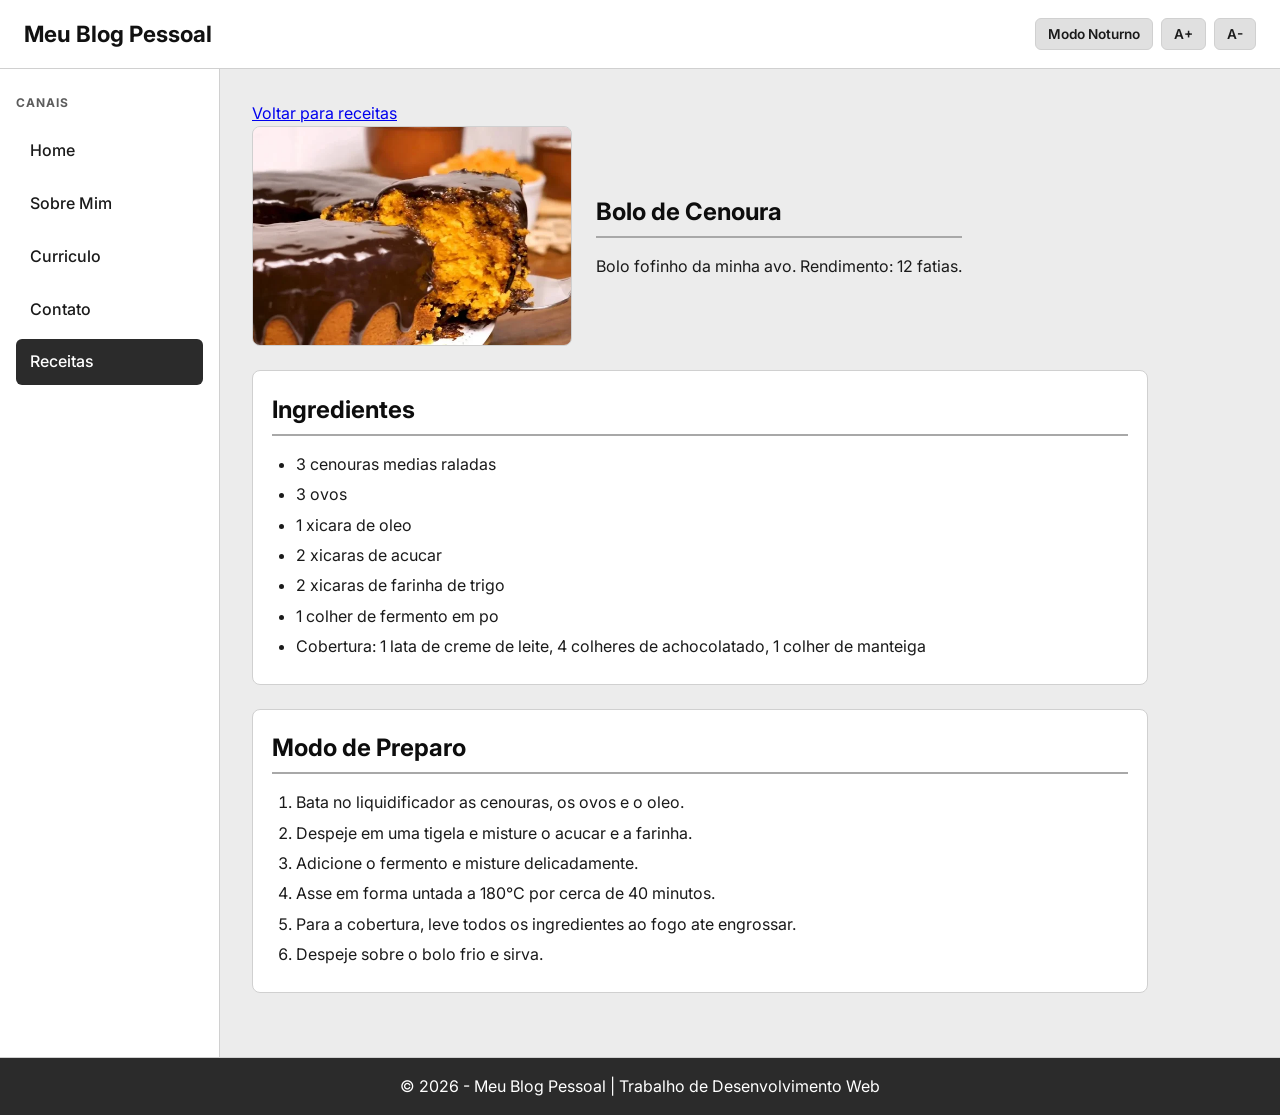
==== bolo-cenoura.html @ 8c02cb6a "Atualiza receitas de tabs para paginas separadas Substitui o sistema de abas em receitas.html por su" ====
<!DOCTYPE html>
<html lang="pt-BR">
<head>
    <meta charset="UTF-8">
    <meta name="viewport" content="width=device-width, initial-scale=1.0">
    <title>Meu Blog - Bolo de Cenoura</title>
    <link rel="preconnect" href="https://fonts.googleapis.com">
    <link rel="preconnect" href="https://fonts.gstatic.com" crossorigin>
    <link href="https://fonts.googleapis.com/css2?family=Inter:wght@400;600;700&display=swap" rel="stylesheet">
    <link rel="stylesheet" href="css/style.css">
</head>
<body>
    <header class="topo">
        <h1>Meu Blog Pessoal</h1>
        <div class="controles">
            <button id="btn-noturno" type="button">Modo Noturno</button>
            <button id="btn-aumentar" type="button">A+</button>
            <button id="btn-diminuir" type="button">A-</button>
        </div>
    </header>

    <div class="layout">
        <aside class="menu-lateral">
            <h2>Canais</h2>
            <nav>
                <ul>
                    <li><a href="index.html">Home</a></li>
                    <li><a href="about.html">Sobre Mim</a></li>
                    <li><a href="curriculum.html">Curriculo</a></li>
                    <li><a href="contact.html">Contato</a></li>
                    <li><a href="receitas.html" class="ativo">Receitas</a></li>
                </ul>
            </nav>
        </aside>

        <main class="conteudo">
            <section>
                <p><a href="receitas.html">Voltar para receitas</a></p>
                <article class="receita-detalhe">
                    <header class="receita-cabecalho">
                        <img class="receita-img" src="assets/bolo_cenoura.png" alt="Bolo de cenoura com cobertura de chocolate">
                        <div>
                            <h2>Bolo de Cenoura</h2>
                            <p>Bolo fofinho da minha avo. Rendimento: 12 fatias.</p>
                        </div>
                    </header>
                    <section class="ingredientes">
                        <h2>Ingredientes</h2>
                        <ul>
                            <li>3 cenouras medias raladas</li>
                            <li>3 ovos</li>
                            <li>1 xicara de oleo</li>
                            <li>2 xicaras de acucar</li>
                            <li>2 xicaras de farinha de trigo</li>
                            <li>1 colher de fermento em po</li>
                            <li>Cobertura: 1 lata de creme de leite, 4 colheres de achocolatado, 1 colher de manteiga</li>
                        </ul>
                    </section>
                    <section class="preparo">
                        <h2>Modo de Preparo</h2>
                        <ol>
                            <li>Bata no liquidificador as cenouras, os ovos e o oleo.</li>
                            <li>Despeje em uma tigela e misture o acucar e a farinha.</li>
                            <li>Adicione o fermento e misture delicadamente.</li>
                            <li>Asse em forma untada a 180°C por cerca de 40 minutos.</li>
                            <li>Para a cobertura, leve todos os ingredientes ao fogo ate engrossar.</li>
                            <li>Despeje sobre o bolo frio e sirva.</li>
                        </ol>
                    </section>
                </article>
            </section>
        </main>
    </div>

    <footer>
        <p>&copy; 2026 - Meu Blog Pessoal | Trabalho de Desenvolvimento Web</p>
    </footer>

    <script src="js/script.js"></script>
</body>
</html>
---- css/style.css ----
/* Reset basico */
* {
    margin: 0;
    padding: 0;
    box-sizing: border-box;
}

:root {
    /* Modo claro — branco e cinzas */
    --cor-fundo: #ececec;
    --cor-superficie: #ffffff;
    --cor-superficie-alt: #f5f5f5;
    --cor-texto: #1a1a1a;
    --cor-texto-suave: #5c5c5c;
    --cor-titulo: #0d0d0d;
    --cor-borda: #d0d0d0;
    --cor-borda-forte: #a8a8a8;
    --cor-destaque: #8a8a8a;
    --cor-topo: #ffffff;
    --cor-topo-texto: #111111;
    --cor-botao: #e0e0e0;
    --cor-botao-texto: #1a1a1a;
    --cor-ativo: #2b2b2b;
    --cor-ativo-texto: #ffffff;
    --cor-invertido-texto: #ffffff;
    --cor-erro: #6b6b6b;
    --cor-sucesso-fundo: #e8e8e8;
    --cor-sucesso-texto: #2b2b2b;

    /* aliases usados no resto do CSS */
    --cor-primaria: var(--cor-titulo);
    --cor-secundaria: var(--cor-superficie-alt);
    --cor-menu: var(--cor-superficie);
    --tamanho-fonte: 16px;
}

body {
    font-family: "Inter", sans-serif;
    font-size: var(--tamanho-fonte);
    background-color: var(--cor-fundo);
    color: var(--cor-texto);
    line-height: 1.6;
    min-height: 100vh;
}

body.modo-noturno {
    /* Modo escuro — preto e cinzas */
    --cor-fundo: #0a0a0a;
    --cor-superficie: #141414;
    --cor-superficie-alt: #1e1e1e;
    --cor-texto: #e8e8e8;
    --cor-texto-suave: #9a9a9a;
    --cor-titulo: #f5f5f5;
    --cor-borda: #2e2e2e;
    --cor-borda-forte: #454545;
    --cor-destaque: #6b6b6b;
    --cor-topo: #0a0a0a;
    --cor-topo-texto: #f0f0f0;
    --cor-botao: #2a2a2a;
    --cor-botao-texto: #e8e8e8;
    --cor-ativo: #d4d4d4;
    --cor-ativo-texto: #0a0a0a;
    --cor-invertido-texto: #0a0a0a;
    --cor-erro: #b0b0b0;
    --cor-sucesso-fundo: #1e1e1e;
    --cor-sucesso-texto: #d4d4d4;

    --cor-primaria: var(--cor-titulo);
    --cor-secundaria: var(--cor-superficie-alt);
    --cor-menu: var(--cor-superficie);
}

/* Topo com botoes no canto direito */
.topo {
    background-color: var(--cor-topo);
    color: var(--cor-topo-texto);
    padding: 1rem 1.5rem;
    display: flex;
    justify-content: space-between;
    align-items: center;
    position: sticky;
    top: 0;
    z-index: 100;
    border-bottom: 1px solid var(--cor-borda);
}

.topo h1 {
    font-size: 1.4rem;
    font-weight: 700;
}

.controles {
    display: flex;
    gap: 0.5rem;
    flex-wrap: wrap;
    justify-content: flex-end;
}

.controles button {
    padding: 0.45rem 0.75rem;
    border: 1px solid var(--cor-borda);
    border-radius: 6px;
    background-color: var(--cor-botao);
    color: var(--cor-botao-texto);
    cursor: pointer;
    font-family: inherit;
    font-size: 0.85rem;
    font-weight: 600;
    transition: background-color 0.2s, border-color 0.2s;
}

.controles button:hover {
    background-color: var(--cor-superficie-alt);
    border-color: var(--cor-borda-forte);
}

/* Layout: menu lateral + conteudo */
.layout {
    display: flex;
    min-height: calc(100vh - 130px);
}

.menu-lateral {
    width: 220px;
    min-width: 220px;
    background-color: var(--cor-menu);
    border-right: 1px solid var(--cor-borda);
    padding: 1.5rem 1rem;
}

.menu-lateral h2 {
    font-size: 0.75rem;
    text-transform: uppercase;
    letter-spacing: 0.08em;
    color: var(--cor-texto-suave);
    margin-bottom: 1rem;
    border: none;
    padding: 0;
}

.menu-lateral nav ul {
    list-style: none;
}

.menu-lateral nav li {
    margin-bottom: 0.4rem;
}

.menu-lateral nav a {
    display: block;
    padding: 0.65rem 0.9rem;
    color: var(--cor-texto);
    text-decoration: none;
    border-radius: 6px;
    font-weight: 500;
    transition: background-color 0.2s;
}

.menu-lateral nav a:hover {
    background-color: var(--cor-superficie-alt);
}

.menu-lateral nav a.ativo {
    background-color: var(--cor-ativo);
    color: var(--cor-ativo-texto);
}

.conteudo {
    flex: 1;
    padding: 2rem;
    max-width: 960px;
}

section {
    margin-bottom: 2rem;
}

h2 {
    color: var(--cor-titulo);
    margin-bottom: 1rem;
    border-bottom: 2px solid var(--cor-borda-forte);
    padding-bottom: 0.3rem;
    font-weight: 700;
}

h3 {
    color: var(--cor-titulo);
    margin: 1rem 0 0.5rem;
    font-weight: 600;
}

h4 {
    color: var(--cor-titulo);
    margin-bottom: 0.5rem;
    font-weight: 600;
}

/* Cards de postagens */
.postagens {
    display: grid;
    grid-template-columns: repeat(auto-fit, minmax(250px, 1fr));
    gap: 1rem;
}

.card {
    background-color: var(--cor-superficie);
    padding: 1rem;
    border-radius: 8px;
    border: 1px solid var(--cor-borda);
    border-left: 4px solid var(--cor-borda-forte);
}

.card h3 {
    margin-top: 0;
}

.card a {
    color: var(--cor-texto);
    font-weight: 600;
}

.card a:hover {
    color: var(--cor-texto-suave);
}

/* Pagina sobre */
.sobre-container {
    display: flex;
    flex-wrap: wrap;
    gap: 2rem;
    align-items: flex-start;
}

.sobre-texto {
    flex: 2;
    min-width: 250px;
}

.sobre-foto {
    flex: 1;
    min-width: 180px;
    text-align: center;
}

.sobre-foto img {
    width: 180px;
    height: 180px;
    object-fit: cover;
    border-radius: 50%;
    border: 4px solid var(--cor-borda-forte);
}

.sobre-foto figcaption {
    margin-top: 0.8rem;
    font-style: italic;
    color: var(--cor-texto-suave);
}

/* Tabelas e listas do curriculo */
table {
    width: 100%;
    border-collapse: collapse;
    margin: 1rem 0;
}

th, td {
    border: 1px solid var(--cor-borda);
    padding: 0.6rem;
    text-align: left;
}

th {
    background-color: var(--cor-ativo);
    color: var(--cor-ativo-texto);
}

tr:nth-child(even) {
    background-color: var(--cor-superficie-alt);
}

.curriculo-lista {
    margin-left: 1.5rem;
    margin-bottom: 1.5rem;
}

.curriculo-lista li {
    margin-bottom: 0.4rem;
}

.curriculo-lista ul {
    margin-top: 0.5rem;
    margin-left: 1.25rem;
    list-style-type: disc;
}

.curriculo-lista > li {
    margin-bottom: 1.25rem;
}

.curriculo-contato {
    list-style-type: none;
    margin-left: 0;
}

/* Formulario de contato */
form {
    display: flex;
    flex-direction: column;
    gap: 1rem;
    max-width: 500px;
}

label {
    font-weight: 600;
}

input, textarea, select {
    padding: 0.6rem;
    border: 1px solid var(--cor-borda);
    border-radius: 6px;
    font-family: inherit;
    font-size: 1rem;
    background-color: var(--cor-superficie);
    color: var(--cor-texto);
}

input:focus, textarea:focus, select:focus {
    outline: none;
    border-color: var(--cor-borda-forte);
}

textarea {
    min-height: 120px;
    resize: vertical;
}

button[type="submit"] {
    padding: 0.7rem 1.5rem;
    background-color: var(--cor-ativo);
    color: var(--cor-ativo-texto);
    border: 1px solid var(--cor-borda);
    border-radius: 6px;
    cursor: pointer;
    font-size: 1rem;
    font-family: inherit;
    font-weight: 600;
    align-self: flex-start;
    transition: opacity 0.2s;
}

button[type="submit"]:hover {
    opacity: 0.85;
}

.erro {
    color: var(--cor-erro);
    font-size: 0.85rem;
    display: none;
}

.erro.visivel {
    display: block;
}

.mensagem-sucesso {
    background-color: var(--cor-sucesso-fundo);
    color: var(--cor-sucesso-texto);
    padding: 1rem;
    border-radius: 6px;
    border: 1px solid var(--cor-borda);
    display: none;
    margin-top: 1rem;
}

.mensagem-sucesso.visivel {
    display: block;
}

/* Indice de receitas com imagens */
.indice-receitas {
    display: grid;
    grid-template-columns: repeat(auto-fit, minmax(220px, 1fr));
    gap: 1.2rem;
}

.receita-card {
    background-color: var(--cor-superficie);
    border: 1px solid var(--cor-borda);
    border-radius: 8px;
    overflow: hidden;
    display: flex;
    flex-direction: column;
}

.receita-card img {
    width: 100%;
    height: 180px;
    object-fit: cover;
    display: block;
}

.receita-card h3 {
    margin: 0.8rem 1rem 0.3rem;
    font-size: 1.05rem;
}

.receita-card p {
    margin: 0 1rem 0.8rem;
    color: var(--cor-texto-suave);
    font-size: 0.9rem;
    flex: 1;
}

.receita-card .link-receita {
    margin: 0 1rem 1rem;
    align-self: flex-start;
    text-decoration: none;
    padding: 0.4rem 0.8rem;
    border: 1px solid var(--cor-borda);
    border-radius: 6px;
    background-color: var(--cor-superficie-alt);
    color: var(--cor-titulo);
    font-weight: 600;
    font-size: 0.95rem;
}

.receita-card .link-receita:hover {
    background-color: var(--cor-ativo);
    color: var(--cor-ativo-texto);
    border-color: var(--cor-ativo);
}

.receita-card > a {
    display: block;
}

.receita-card h3 a {
    color: var(--cor-titulo);
    text-decoration: none;
}

.receita-card h3 a:hover {
    text-decoration: underline;
}

/* Detalhe da receita */
.receita-cabecalho {
    display: flex;
    flex-wrap: wrap;
    gap: 1.5rem;
    align-items: center;
    margin-bottom: 1.5rem;
}

.receita-img {
    width: 100%;
    max-width: 320px;
    height: 220px;
    object-fit: cover;
    border-radius: 8px;
    border: 1px solid var(--cor-borda);
}

.receita-cabecalho h2,
.receita-cabecalho h3 {
    margin-top: 0;
}

/* Lista de receitas */
.lista-receitas {
    list-style: none;
}

.lista-receitas li {
    background-color: var(--cor-superficie);
    padding: 1rem;
    margin-bottom: 0.8rem;
    border-radius: 6px;
    border: 1px solid var(--cor-borda);
}

/* Pagina da receita */
.ingredientes, .preparo {
    background-color: var(--cor-superficie);
    padding: 1.2rem;
    border-radius: 8px;
    margin-bottom: 1.5rem;
    border: 1px solid var(--cor-borda);
}

.ingredientes ul, .preparo ol {
    margin-left: 1.5rem;
    margin-top: 0.5rem;
}

.ingredientes li, .preparo li {
    margin-bottom: 0.3rem;
}

/* Rodape */
footer {
    background-color: var(--cor-ativo);
    color: var(--cor-ativo-texto);
    text-align: center;
    padding: 1rem;
    border-top: 1px solid var(--cor-borda);
}

/* Responsivo */
@media (max-width: 700px) {
    .layout {
        flex-direction: column;
    }

    .menu-lateral {
        width: 100%;
        min-width: unset;
        border-right: none;
        border-bottom: 1px solid var(--cor-borda);
    }

    .menu-lateral nav ul {
        display: flex;
        flex-wrap: wrap;
        gap: 0.3rem;
    }

    .menu-lateral nav li {
        margin-bottom: 0;
    }

    .conteudo {
        padding: 1.2rem;
    }

    .topo {
        flex-direction: column;
        align-items: flex-start;
        gap: 0.8rem;
    }

    .controles {
        width: 100%;
        justify-content: flex-end;
    }
}
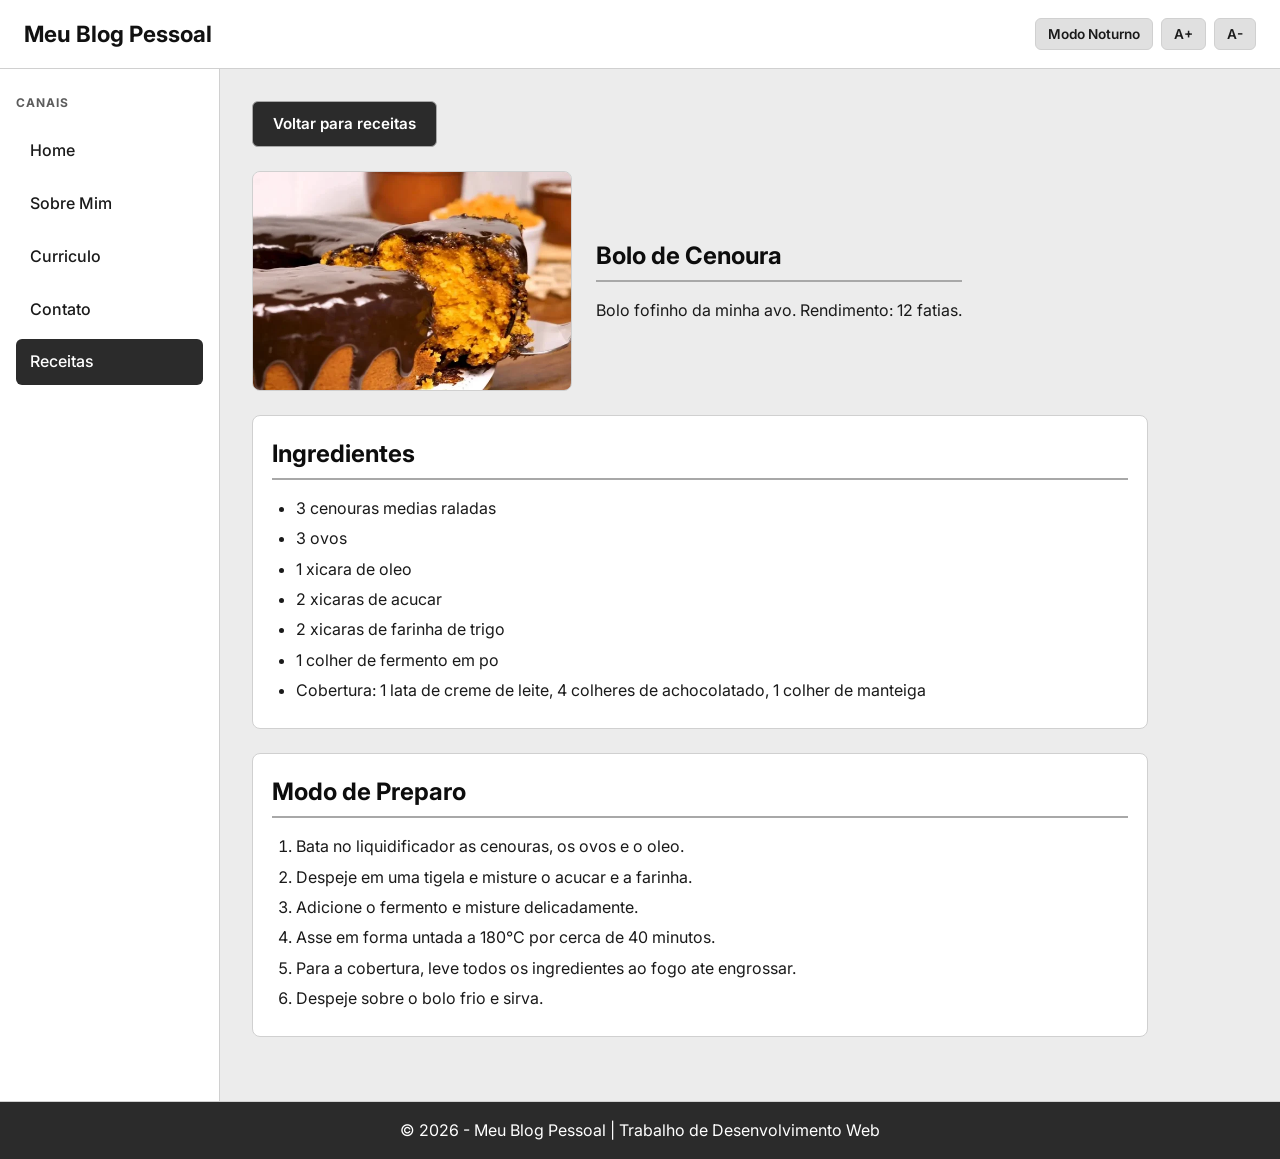
==== commit 31b74b13: "Atualiza home com postagens dos commits e estiliza botoes de receita Adiciona botoes Ver receita nos" ====
--- a/bolo-cenoura.html
+++ b/bolo-cenoura.html
@@ -35,7 +35,7 @@
 
         <main class="conteudo">
             <section>
-                <p><a href="receitas.html">Voltar para receitas</a></p>
+                <p class="nav-receita-voltar"><a href="receitas.html" class="link-voltar">Voltar para receitas</a></p>
                 <article class="receita-detalhe">
                     <header class="receita-cabecalho">
                         <img class="receita-img" src="assets/bolo_cenoura.png" alt="Bolo de cenoura com cobertura de chocolate">
--- a/css/style.css
+++ b/css/style.css
@@ -214,12 +214,12 @@
     margin-top: 0;
 }
 
-.card a {
+.card a:not(.link-receita) {
     color: var(--cor-texto);
     font-weight: 600;
 }
 
-.card a:hover {
+.card a:not(.link-receita):hover {
     color: var(--cor-texto-suave);
 }
 
@@ -411,23 +411,50 @@
     flex: 1;
 }
 
-.receita-card .link-receita {
-    margin: 0 1rem 1rem;
-    align-self: flex-start;
+.receita-card-acao {
+    padding: 0 1rem 1.25rem;
+    margin-top: auto;
+    text-align: center;
+}
+
+.link-receita,
+.link-voltar {
+    display: inline-block;
     text-decoration: none;
-    padding: 0.4rem 0.8rem;
-    border: 1px solid var(--cor-borda);
-    border-radius: 6px;
+    padding: 0.7rem 1.25rem;
+    border: 1px solid var(--cor-borda-forte);
+    border-radius: 6px;
+    background-color: var(--cor-ativo);
+    color: var(--cor-ativo-texto);
+    font-weight: 600;
+    font-size: 0.95rem;
+    font-family: inherit;
+    line-height: 1.4;
+    transition: background-color 0.2s, color 0.2s, border-color 0.2s, opacity 0.2s;
+}
+
+.link-receita:hover,
+.link-voltar:hover {
     background-color: var(--cor-superficie-alt);
     color: var(--cor-titulo);
-    font-weight: 600;
-    font-size: 0.95rem;
-}
-
-.receita-card .link-receita:hover {
-    background-color: var(--cor-ativo);
-    color: var(--cor-ativo-texto);
-    border-color: var(--cor-ativo);
+    border-color: var(--cor-borda-forte);
+}
+
+.link-receita:focus-visible,
+.link-voltar:focus-visible {
+    outline: 2px solid var(--cor-borda-forte);
+    outline-offset: 2px;
+}
+
+.receita-card .link-receita {
+    display: block;
+    width: 100%;
+    text-align: center;
+    box-sizing: border-box;
+}
+
+.nav-receita-voltar {
+    margin-bottom: 1.5rem;
 }
 
 .receita-card > a {
